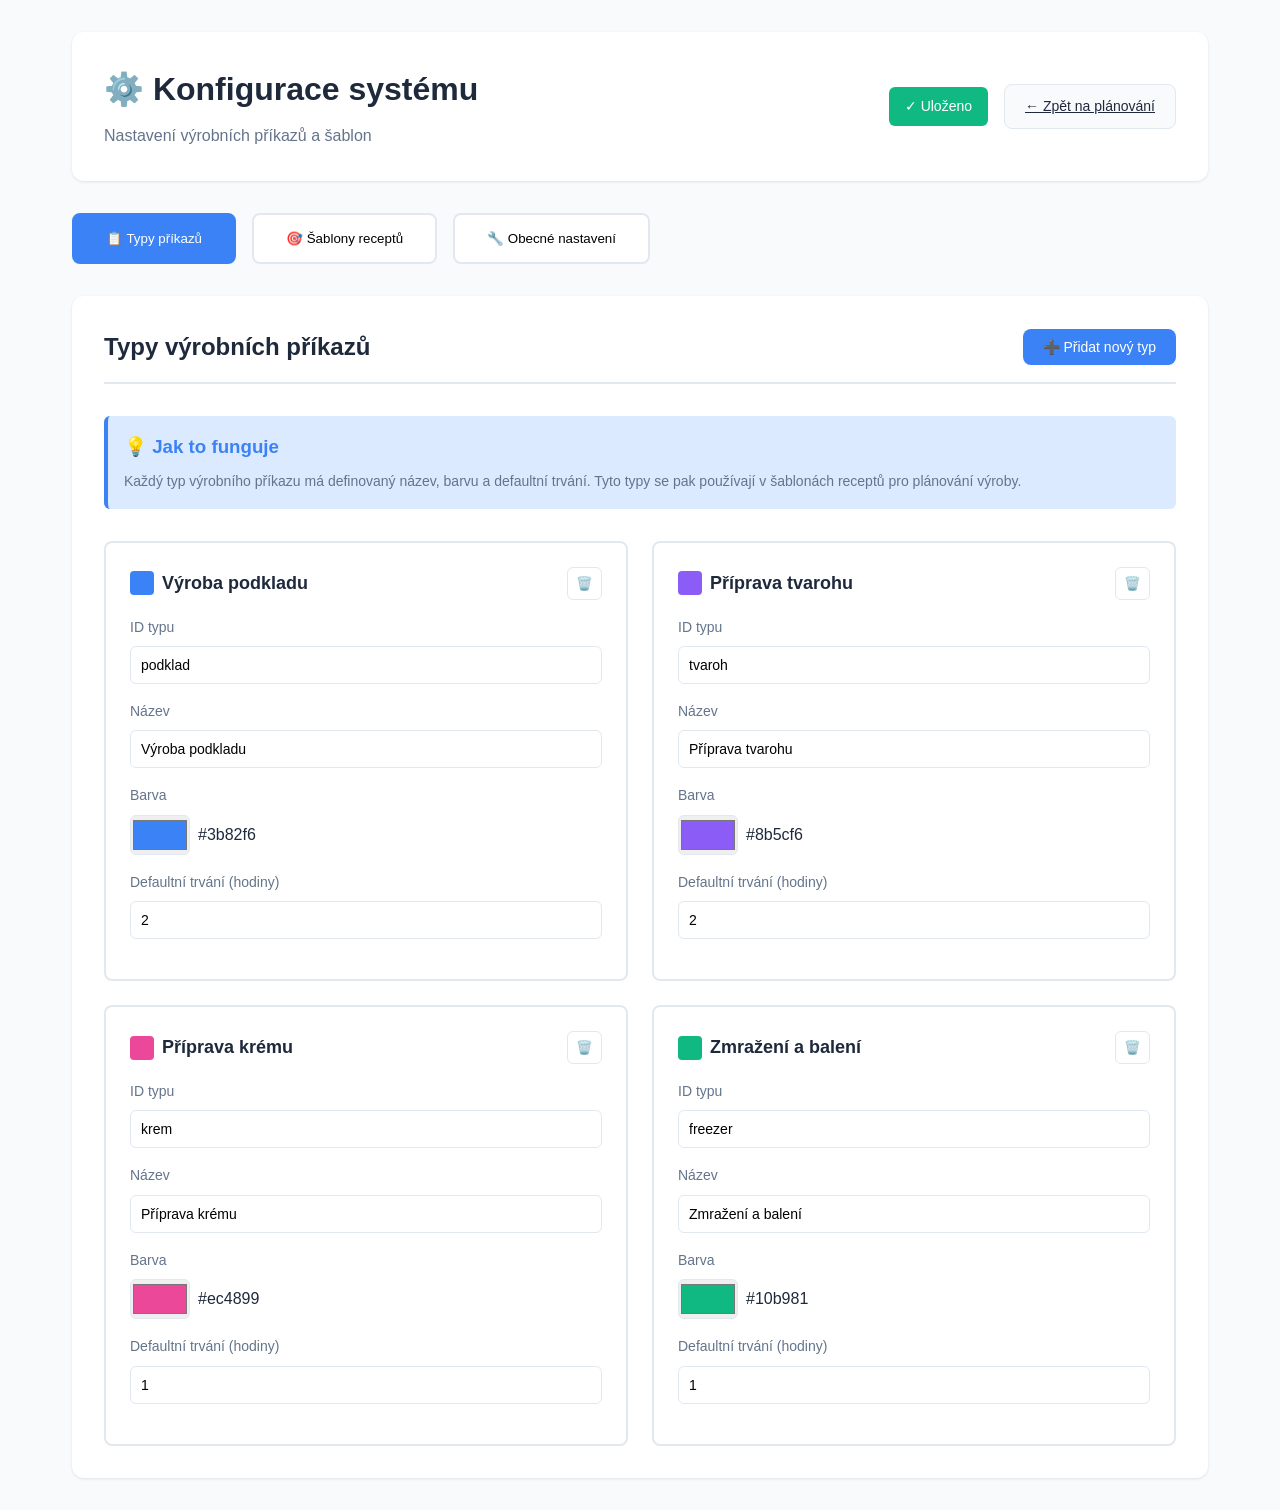
==== config.html @ 213dc064 "Add files via upload" ====
<!DOCTYPE html>
<html lang="cs">
<head>
    <meta charset="UTF-8">
    <meta name="viewport" content="width=device-width, initial-scale=1.0">
    <title>Konfigurace - Plánovací systém</title>
    <link rel="stylesheet" href="styles.css">
    <style>
        .config-container {
            max-width: 1200px;
            margin: 0 auto;
            padding: 2rem;
        }

        .config-header {
            background: white;
            padding: 2rem;
            border-radius: 12px;
            margin-bottom: 2rem;
            box-shadow: var(--shadow);
        }

        .config-nav {
            display: flex;
            gap: 1rem;
            margin-bottom: 2rem;
        }

        .nav-tab {
            padding: 1rem 2rem;
            border: 2px solid var(--border-color);
            background: white;
            border-radius: 8px;
            cursor: pointer;
            transition: all 0.2s;
            font-weight: 500;
        }

        .nav-tab.active {
            border-color: var(--primary-color);
            background: var(--primary-color);
            color: white;
        }

        .config-section {
            background: white;
            padding: 2rem;
            border-radius: 12px;
            box-shadow: var(--shadow);
            display: none;
        }

        .config-section.active {
            display: block;
        }

        .section-header {
            display: flex;
            justify-content: space-between;
            align-items: center;
            margin-bottom: 2rem;
            padding-bottom: 1rem;
            border-bottom: 2px solid var(--border-color);
        }

        .section-header h2 {
            font-size: 1.5rem;
        }

        .config-grid {
            display: grid;
            grid-template-columns: repeat(auto-fill, minmax(350px, 1fr));
            gap: 1.5rem;
        }

        .config-card {
            border: 2px solid var(--border-color);
            border-radius: 8px;
            padding: 1.5rem;
            transition: all 0.2s;
        }

        .config-card:hover {
            border-color: var(--primary-color);
            box-shadow: var(--shadow-lg);
        }

        .card-header {
            display: flex;
            justify-content: space-between;
            align-items: center;
            margin-bottom: 1rem;
        }

        .card-title {
            font-weight: 600;
            font-size: 1.125rem;
            display: flex;
            align-items: center;
            gap: 0.5rem;
        }

        .card-color {
            width: 24px;
            height: 24px;
            border-radius: 4px;
        }

        .form-group {
            margin-bottom: 1rem;
        }

        .form-label {
            display: block;
            font-weight: 500;
            margin-bottom: 0.5rem;
            color: var(--text-secondary);
            font-size: 0.875rem;
        }

        .form-input {
            width: 100%;
            padding: 0.625rem;
            border: 1px solid var(--border-color);
            border-radius: 6px;
            font-size: 0.875rem;
        }

        .form-input:focus {
            outline: none;
            border-color: var(--primary-color);
        }

        .btn-icon-small {
            padding: 0.5rem;
            background: transparent;
            border: 1px solid var(--border-color);
            border-radius: 6px;
            cursor: pointer;
            transition: all 0.2s;
        }

        .btn-icon-small:hover {
            background: var(--danger-color);
            border-color: var(--danger-color);
            color: white;
        }

        .add-command-form {
            background: var(--bg-primary);
            padding: 1.5rem;
            border-radius: 8px;
            margin-top: 2rem;
        }

        .form-row {
            display: grid;
            grid-template-columns: 1fr 1fr;
            gap: 1rem;
        }

        .color-picker-wrapper {
            display: flex;
            gap: 0.5rem;
            align-items: center;
        }

        .color-input {
            width: 60px;
            height: 40px;
            border: 1px solid var(--border-color);
            border-radius: 6px;
            cursor: pointer;
        }

        .saved-indicator {
            display: inline-flex;
            align-items: center;
            gap: 0.5rem;
            padding: 0.5rem 1rem;
            background: var(--success-color);
            color: white;
            border-radius: 6px;
            font-size: 0.875rem;
            opacity: 0;
            transition: opacity 0.3s;
        }

        .saved-indicator.show {
            opacity: 1;
        }

        .info-box {
            background: #dbeafe;
            border-left: 4px solid var(--primary-color);
            padding: 1rem;
            border-radius: 6px;
            margin-bottom: 2rem;
        }

        .info-box h3 {
            margin-bottom: 0.5rem;
            color: var(--primary-color);
        }

        .info-box p {
            color: var(--text-secondary);
            font-size: 0.875rem;
            margin: 0;
        }

        .recipe-template-list {
            list-style: none;
        }

        .recipe-template-item {
            border: 2px solid var(--border-color);
            border-radius: 8px;
            padding: 1rem;
            margin-bottom: 1rem;
        }

        .template-commands {
            display: flex;
            gap: 0.5rem;
            margin-top: 0.75rem;
            flex-wrap: wrap;
        }

        .command-badge {
            padding: 0.5rem 1rem;
            border-radius: 6px;
            font-size: 0.875rem;
            font-weight: 500;
            color: white;
        }
    </style>
</head>
<body>
    <div class="config-container">
        <!-- Header -->
        <div class="config-header">
            <div style="display: flex; justify-content: space-between; align-items: center;">
                <div>
                    <h1>⚙️ Konfigurace systému</h1>
                    <p style="color: var(--text-secondary); margin-top: 0.5rem;">
                        Nastavení výrobních příkazů a šablon
                    </p>
                </div>
                <div style="display: flex; gap: 1rem; align-items: center;">
                    <span class="saved-indicator" id="savedIndicator">
                        ✓ Uloženo
                    </span>
                    <a href="index.html" class="btn btn-secondary">← Zpět na plánování</a>
                </div>
            </div>
        </div>

        <!-- Navigation -->
        <div class="config-nav">
            <button class="nav-tab active" onclick="switchTab('commands')">
                📋 Typy příkazů
            </button>
            <button class="nav-tab" onclick="switchTab('templates')">
                🎯 Šablony receptů
            </button>
            <button class="nav-tab" onclick="switchTab('general')">
                🔧 Obecné nastavení
            </button>
        </div>

        <!-- Commands Configuration -->
        <div class="config-section active" id="commands-section">
            <div class="section-header">
                <h2>Typy výrobních příkazů</h2>
                <button class="btn btn-primary" onclick="configApp.showAddCommandForm()">
                    ➕ Přidat nový typ
                </button>
            </div>

            <div class="info-box">
                <h3>💡 Jak to funguje</h3>
                <p>
                    Každý typ výrobního příkazu má definovaný název, barvu a defaultní trvání.
                    Tyto typy se pak používají v šablonách receptů pro plánování výroby.
                </p>
            </div>

            <div class="config-grid" id="commandsGrid">
                <!-- Commands will be populated by JavaScript -->
            </div>

            <!-- Add Command Form -->
            <div class="add-command-form" id="addCommandForm" style="display: none;">
                <h3 style="margin-bottom: 1rem;">Přidat nový typ příkazu</h3>
                <div class="form-row">
                    <div class="form-group">
                        <label class="form-label">ID typu (např. podklad)</label>
                        <input type="text" class="form-input" id="newCommandId" placeholder="podklad">
                    </div>
                    <div class="form-group">
                        <label class="form-label">Název (pro zobrazení)</label>
                        <input type="text" class="form-input" id="newCommandName" placeholder="Výroba podkladu">
                    </div>
                </div>
                <div class="form-row">
                    <div class="form-group">
                        <label class="form-label">Barva</label>
                        <div class="color-picker-wrapper">
                            <input type="color" class="color-input" id="newCommandColor" value="#3b82f6">
                            <span id="colorPreview">#3b82f6</span>
                        </div>
                    </div>
                    <div class="form-group">
                        <label class="form-label">Defaultní trvání (hodiny)</label>
                        <input type="number" class="form-input" id="newCommandDuration" value="2" min="1" max="24">
                    </div>
                </div>
                <div style="display: flex; gap: 0.5rem; margin-top: 1rem;">
                    <button class="btn btn-primary" onclick="configApp.addCommand()">Přidat</button>
                    <button class="btn btn-secondary" onclick="configApp.hideAddCommandForm()">Zrušit</button>
                </div>
            </div>
        </div>

        <!-- Templates Configuration -->
        <div class="config-section" id="templates-section">
            <div class="section-header">
                <h2>Šablony receptů</h2>
                <button class="btn btn-primary" onclick="configApp.showAddTemplateForm()">
                    ➕ Vytvořit šablonu
                </button>
            </div>

            <div class="info-box">
                <h3>💡 Jak to funguje</h3>
                <p>
                    Šablona receptu definuje sekvenci výrobních příkazů a jejich časové rozestupy.
                    Při plánování nové objednávky můžete vybrat šablonu a systém automaticky vytvoří všechny potřebné příkazy.
                </p>
            </div>

            <ul class="recipe-template-list" id="templatesList">
                <!-- Templates will be populated by JavaScript -->
            </ul>
        </div>

        <!-- General Configuration -->
        <div class="config-section" id="general-section">
            <div class="section-header">
                <h2>Obecné nastavení</h2>
            </div>

            <div class="config-card">
                <div class="form-group">
                    <label class="form-label">Pracovní doba - začátek (hodina)</label>
                    <input type="number" class="form-input" id="workStartHour" value="6" min="0" max="23">
                </div>
                <div class="form-group">
                    <label class="form-label">Pracovní doba - konec (hodina)</label>
                    <input type="number" class="form-input" id="workEndHour" value="22" min="0" max="23">
                </div>
                <div class="form-group">
                    <label class="form-label">Helios API URL</label>
                    <input type="text" class="form-input" id="heliosApiUrl" placeholder="https://helios.company.cz/api">
                </div>
                <div class="form-group">
                    <label class="form-label">Auto-refresh interval (sekundy)</label>
                    <input type="number" class="form-input" id="refreshInterval" value="30" min="10" max="300">
                </div>
                <button class="btn btn-primary" onclick="configApp.saveGeneralSettings()">
                    💾 Uložit nastavení
                </button>
            </div>
        </div>
    </div>

    <script src="config.js"></script>
</body>
</html>
---- styles.css ----
/* Reset and Base Styles */
* {
    margin: 0;
    padding: 0;
    box-sizing: border-box;
}

:root {
    --primary-color: #3b82f6;
    --secondary-color: #8b5cf6;
    --success-color: #10b981;
    --danger-color: #ef4444;
    --warning-color: #f59e0b;
    --bg-primary: #f8fafc;
    --bg-secondary: #ffffff;
    --border-color: #e2e8f0;
    --text-primary: #1e293b;
    --text-secondary: #64748b;
    --shadow: 0 1px 3px rgba(0,0,0,0.1);
    --shadow-lg: 0 10px 25px rgba(0,0,0,0.1);
}

body {
    font-family: -apple-system, BlinkMacSystemFont, 'Segoe UI', Roboto, 'Helvetica Neue', Arial, sans-serif;
    background: var(--bg-primary);
    color: var(--text-primary);
    line-height: 1.6;
}

/* App Container */
.app-container {
    display: flex;
    flex-direction: column;
    height: 100vh;
    overflow: hidden;
}

/* Header */
.app-header {
    background: var(--bg-secondary);
    border-bottom: 2px solid var(--border-color);
    padding: 1rem 2rem;
    display: flex;
    justify-content: space-between;
    align-items: center;
    box-shadow: var(--shadow);
    z-index: 100;
}

.header-left h1 {
    font-size: 1.5rem;
    font-weight: 600;
    margin-bottom: 0.25rem;
}

.company-name {
    color: var(--text-secondary);
    font-size: 0.875rem;
}

.header-right {
    display: flex;
    gap: 1rem;
    align-items: center;
}

.user-info {
    padding: 0.5rem 1rem;
    background: var(--bg-primary);
    border-radius: 8px;
    font-size: 0.875rem;
}

/* Buttons */
.btn {
    padding: 0.625rem 1.25rem;
    border: none;
    border-radius: 8px;
    font-size: 0.875rem;
    font-weight: 500;
    cursor: pointer;
    transition: all 0.2s;
    display: inline-flex;
    align-items: center;
    gap: 0.5rem;
}

.btn-primary {
    background: var(--primary-color);
    color: white;
}

.btn-primary:hover {
    background: #2563eb;
    transform: translateY(-1px);
}

.btn-secondary {
    background: var(--bg-primary);
    color: var(--text-primary);
    border: 1px solid var(--border-color);
}

.btn-secondary:hover {
    background: #e2e8f0;
}

.btn-danger {
    background: var(--danger-color);
    color: white;
}

.btn-danger:hover {
    background: #dc2626;
}

.btn-icon {
    padding: 0.5rem;
    background: transparent;
    border: 1px solid var(--border-color);
    border-radius: 6px;
    cursor: pointer;
    font-size: 1.2rem;
    transition: all 0.2s;
}

.btn-icon:hover {
    background: var(--bg-primary);
}

.btn-close {
    background: transparent;
    border: none;
    font-size: 1.5rem;
    cursor: pointer;
    color: var(--text-secondary);
    padding: 0.25rem;
}

/* Main Content */
.main-content {
    display: flex;
    flex: 1;
    overflow: hidden;
}

/* Sidebar */
.sidebar {
    width: 350px;
    background: var(--bg-secondary);
    border-right: 2px solid var(--border-color);
    display: flex;
    flex-direction: column;
    overflow: hidden;
}

.sidebar-header {
    padding: 1.5rem;
    border-bottom: 1px solid var(--border-color);
}

.sidebar-header h2 {
    font-size: 1.25rem;
    margin-bottom: 1rem;
}

.filters {
    display: flex;
    flex-direction: column;
    gap: 0.5rem;
}

.search-input, .filter-select {
    padding: 0.625rem;
    border: 1px solid var(--border-color);
    border-radius: 6px;
    font-size: 0.875rem;
}

.backlog-list {
    flex: 1;
    overflow-y: auto;
    padding: 1rem;
}

/* Backlog Item */
.backlog-item {
    background: white;
    border: 2px solid var(--border-color);
    border-radius: 8px;
    padding: 1rem;
    margin-bottom: 0.75rem;
    cursor: move;
    transition: all 0.2s;
}

.backlog-item:hover {
    border-color: var(--primary-color);
    box-shadow: var(--shadow-lg);
    transform: translateY(-2px);
}

.backlog-item.dragging {
    opacity: 0.5;
    transform: rotate(3deg);
}

.backlog-item-header {
    display: flex;
    justify-content: space-between;
    align-items: center;
    margin-bottom: 0.5rem;
}

.backlog-item-id {
    font-weight: 600;
    color: var(--primary-color);
}

.backlog-badge {
    padding: 0.25rem 0.5rem;
    border-radius: 4px;
    font-size: 0.75rem;
    font-weight: 500;
}

.badge-locked {
    background: #dbeafe;
    color: #1e40af;
}

.badge-unlocked {
    background: #fee2e2;
    color: #991b1b;
}

.backlog-item-title {
    font-weight: 500;
    margin-bottom: 0.5rem;
}

.backlog-item-meta {
    display: flex;
    justify-content: space-between;
    font-size: 0.875rem;
    color: var(--text-secondary);
}

.backlog-item-commands {
    display: flex;
    gap: 0.25rem;
    margin-top: 0.5rem;
    flex-wrap: wrap;
}

.command-dot {
    width: 8px;
    height: 8px;
    border-radius: 50%;
}

/* Planning Area */
.planning-area {
    flex: 1;
    display: flex;
    flex-direction: column;
    padding: 1.5rem;
    overflow: hidden;
}

.week-navigation {
    display: flex;
    align-items: center;
    gap: 1rem;
    margin-bottom: 1rem;
}

.week-info {
    flex: 1;
}

.week-info h2 {
    font-size: 1.5rem;
    font-weight: 600;
}

.date-range {
    color: var(--text-secondary);
    font-size: 0.875rem;
}

/* Legend */
.legend {
    display: flex;
    gap: 1.5rem;
    margin-bottom: 1rem;
    padding: 0.75rem 1rem;
    background: var(--bg-secondary);
    border-radius: 8px;
    border: 1px solid var(--border-color);
}

.legend-item {
    display: flex;
    align-items: center;
    gap: 0.5rem;
    font-size: 0.875rem;
}

.legend-color {
    width: 16px;
    height: 16px;
    border-radius: 4px;
}

.legend-color.conflict {
    animation: pulse 2s infinite;
}

@keyframes pulse {
    0%, 100% { opacity: 1; }
    50% { opacity: 0.5; }
}

/* Planning Grid */
.planning-grid {
    flex: 1;
    display: flex;
    overflow-x: auto;
    overflow-y: auto;
    background: var(--bg-secondary);
    border: 2px solid var(--border-color);
    border-radius: 8px;
    box-shadow: var(--shadow);
}

.time-column {
    min-width: 80px;
    background: var(--bg-primary);
    border-right: 2px solid var(--border-color);
    position: sticky;
    left: 0;
    z-index: 10;
}

.time-header {
    height: 60px;
    display: flex;
    align-items: center;
    justify-content: center;
    font-weight: 600;
    border-bottom: 2px solid var(--border-color);
    background: var(--bg-primary);
}

.time-slots {
    display: flex;
    flex-direction: column;
}

.time-slot {
    height: 60px;
    display: flex;
    align-items: center;
    justify-content: center;
    border-bottom: 1px solid var(--border-color);
    font-size: 0.875rem;
    color: var(--text-secondary);
}

/* Day Column */
.day-column {
    min-width: 250px;
    flex: 1;
    border-right: 1px solid var(--border-color);
}

.day-column:last-child {
    border-right: none;
}

.day-header {
    height: 60px;
    display: flex;
    flex-direction: column;
    align-items: center;
    justify-content: center;
    border-bottom: 2px solid var(--border-color);
    background: var(--bg-primary);
    font-weight: 600;
}

.day-name {
    font-size: 0.875rem;
    color: var(--text-secondary);
}

.day-date {
    font-size: 1.125rem;
}

.day-header.today {
    background: #dbeafe;
    color: var(--primary-color);
}

.day-slots {
    position: relative;
    display: flex;
    flex-direction: column;
}

.day-slot {
    height: 60px;
    border-bottom: 1px solid var(--border-color);
    position: relative;
    transition: background 0.2s;
}

.day-slot.drag-over {
    background: #dbeafe;
}

/* Planned Item */
.planned-item {
    position: absolute;
    left: 4px;
    right: 4px;
    padding: 0.5rem;
    border-radius: 6px;
    cursor: move;
    transition: all 0.2s;
    box-shadow: var(--shadow);
    border: 2px solid transparent;
    overflow: hidden;
}

.planned-item:hover {
    box-shadow: var(--shadow-lg);
    transform: translateY(-2px);
    z-index: 5;
}

.planned-item.dragging {
    opacity: 0.5;
    transform: rotate(2deg);
}

.planned-item.conflict {
    border-color: var(--danger-color);
    animation: shake 0.5s;
}

@keyframes shake {
    0%, 100% { transform: translateX(0); }
    25% { transform: translateX(-4px); }
    75% { transform: translateX(4px); }
}

.planned-item-header {
    display: flex;
    justify-content: space-between;
    align-items: center;
    margin-bottom: 0.25rem;
}

.planned-item-id {
    font-weight: 600;
    font-size: 0.875rem;
    color: white;
}

.planned-item-lock {
    font-size: 0.75rem;
}

.planned-item-title {
    font-size: 0.75rem;
    color: rgba(255,255,255,0.9);
    white-space: nowrap;
    overflow: hidden;
    text-overflow: ellipsis;
}

.planned-item-time {
    font-size: 0.625rem;
    color: rgba(255,255,255,0.8);
    margin-top: 0.25rem;
}

/* Item Colors by Type */
.planned-item.type-podklad { background: linear-gradient(135deg, #3b82f6, #2563eb); }
.planned-item.type-tvaroh { background: linear-gradient(135deg, #8b5cf6, #7c3aed); }
.planned-item.type-krem { background: linear-gradient(135deg, #ec4899, #db2777); }
.planned-item.type-freezer { background: linear-gradient(135deg, #10b981, #059669); }

/* Statistics */
.statistics {
    display: grid;
    grid-template-columns: repeat(4, 1fr);
    gap: 1rem;
    margin-top: 1rem;
}

.stat-card {
    background: var(--bg-secondary);
    padding: 1rem;
    border-radius: 8px;
    border: 1px solid var(--border-color);
    text-align: center;
}

.stat-value {
    font-size: 2rem;
    font-weight: 700;
    color: var(--primary-color);
}

.stat-label {
    font-size: 0.875rem;
    color: var(--text-secondary);
    margin-top: 0.25rem;
}

/* Modal */
.modal {
    display: none;
    position: fixed;
    top: 0;
    left: 0;
    right: 0;
    bottom: 0;
    background: rgba(0,0,0,0.5);
    z-index: 1000;
    align-items: center;
    justify-content: center;
}

.modal.active {
    display: flex;
}

.modal-content {
    background: var(--bg-secondary);
    border-radius: 12px;
    width: 90%;
    max-width: 600px;
    max-height: 90vh;
    display: flex;
    flex-direction: column;
    box-shadow: 0 25px 50px rgba(0,0,0,0.3);
}

.modal-header {
    display: flex;
    justify-content: space-between;
    align-items: center;
    padding: 1.5rem;
    border-bottom: 1px solid var(--border-color);
}

.modal-body {
    flex: 1;
    overflow-y: auto;
    padding: 1.5rem;
}

.modal-footer {
    padding: 1.5rem;
    border-top: 1px solid var(--border-color);
    display: flex;
    justify-content: space-between;
    align-items: center;
}

.modal-actions {
    display: flex;
    gap: 0.5rem;
}

/* Detail List */
.detail-list {
    list-style: none;
}

.detail-item {
    display: flex;
    justify-content: space-between;
    padding: 0.75rem 0;
    border-bottom: 1px solid var(--border-color);
}

.detail-item:last-child {
    border-bottom: none;
}

.detail-label {
    font-weight: 500;
    color: var(--text-secondary);
}

.detail-value {
    font-weight: 600;
}

/* Command List in Modal */
.command-list {
    margin-top: 1rem;
}

.command-item {
    background: var(--bg-primary);
    padding: 1rem;
    border-radius: 6px;
    margin-bottom: 0.5rem;
    border-left: 4px solid;
}

.command-item.type-podklad { border-color: #3b82f6; }
.command-item.type-tvaroh { border-color: #8b5cf6; }
.command-item.type-krem { border-color: #ec4899; }
.command-item.type-freezer { border-color: #10b981; }

.command-header {
    display: flex;
    justify-content: space-between;
    font-weight: 600;
    margin-bottom: 0.5rem;
}

.command-time {
    font-size: 0.875rem;
    color: var(--text-secondary);
}

/* Toast Notification */
.toast {
    position: fixed;
    bottom: 2rem;
    right: 2rem;
    background: var(--text-primary);
    color: white;
    padding: 1rem 1.5rem;
    border-radius: 8px;
    box-shadow: var(--shadow-lg);
    transform: translateY(200%);
    transition: transform 0.3s;
    z-index: 2000;
}

.toast.show {
    transform: translateY(0);
}

/* Scrollbar Styling */
::-webkit-scrollbar {
    width: 8px;
    height: 8px;
}

::-webkit-scrollbar-track {
    background: var(--bg-primary);
}

::-webkit-scrollbar-thumb {
    background: var(--border-color);
    border-radius: 4px;
}

::-webkit-scrollbar-thumb:hover {
    background: var(--text-secondary);
}

/* Responsive */
@media (max-width: 1200px) {
    .sidebar {
        width: 300px;
    }
    
    .statistics {
        grid-template-columns: repeat(2, 1fr);
    }
}

@media (max-width: 768px) {
    .app-header {
        flex-direction: column;
        gap: 1rem;
    }
    
    .header-right {
        width: 100%;
        justify-content: space-between;
    }
    
    .sidebar {
        display: none;
    }
    
    .legend {
        flex-wrap: wrap;
    }
    
    .statistics {
        grid-template-columns: 1fr;
    }
}
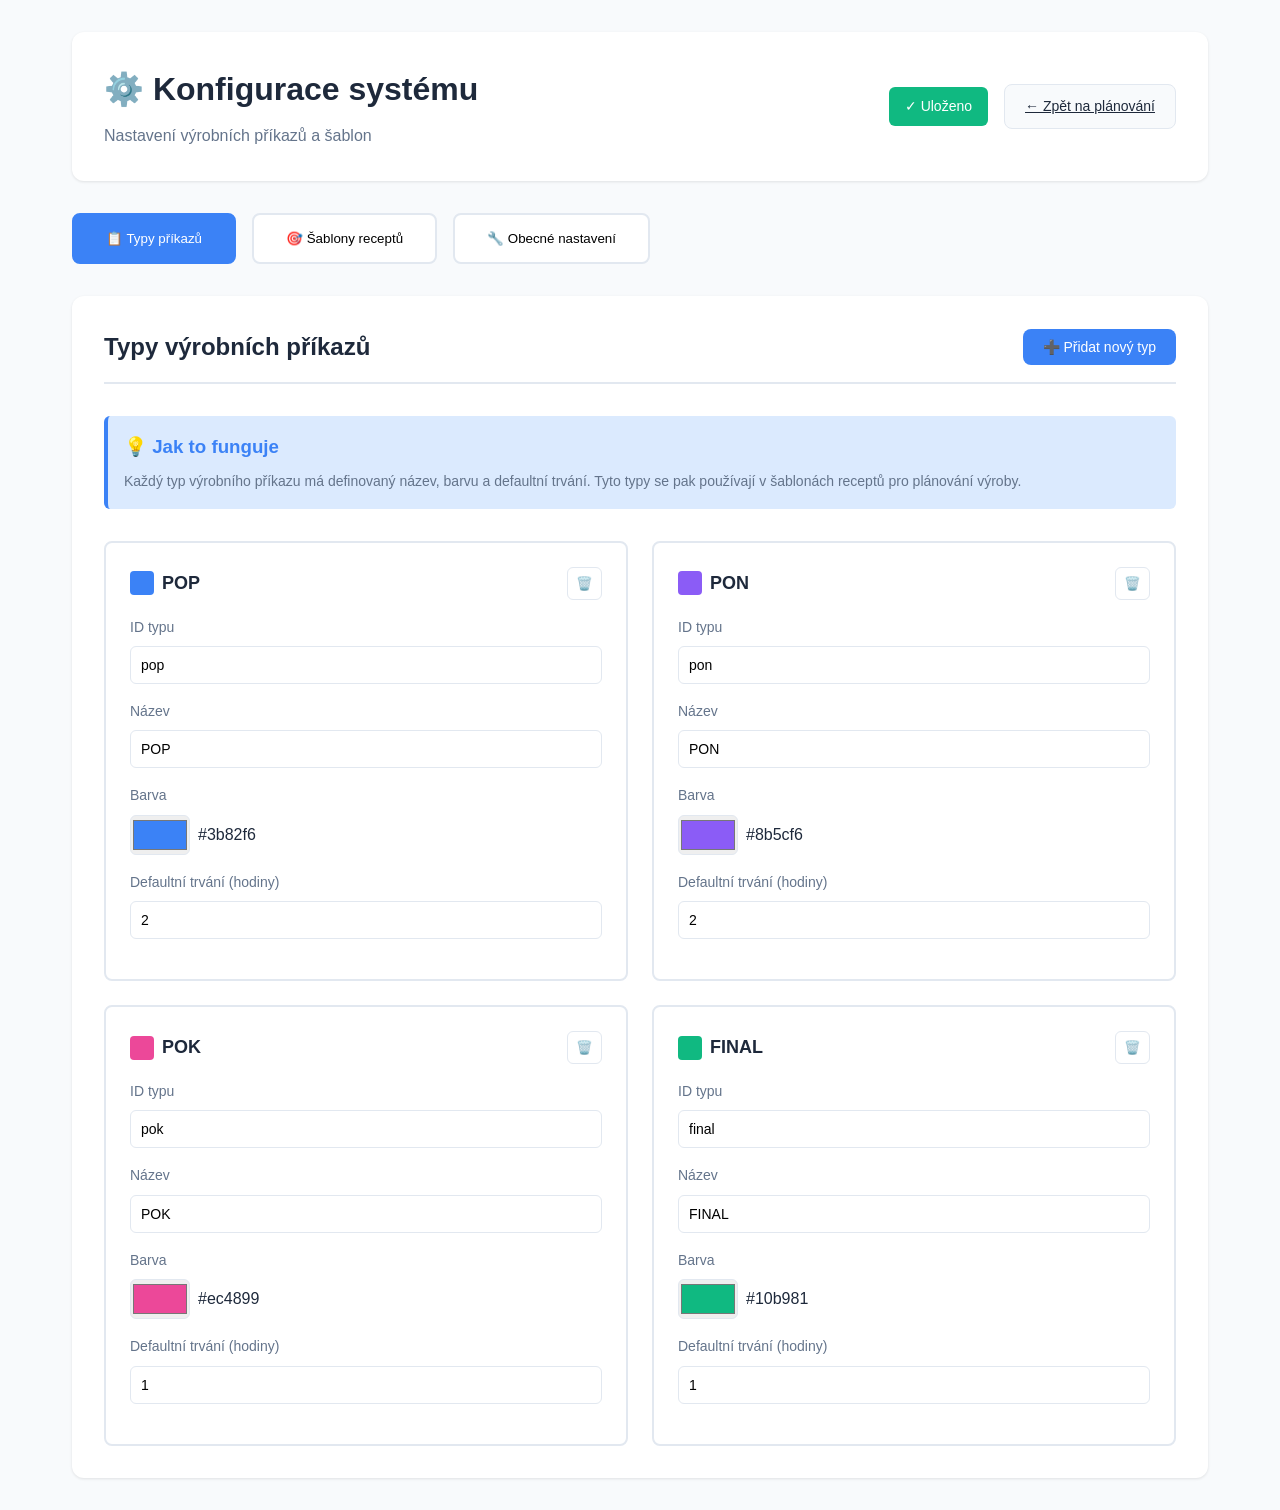
==== commit b3b47580: "Add files via upload" ====
--- a/config.html
+++ b/config.html
@@ -295,12 +295,12 @@
                 <h3 style="margin-bottom: 1rem;">Přidat nový typ příkazu</h3>
                 <div class="form-row">
                     <div class="form-group">
-                        <label class="form-label">ID typu (např. podklad)</label>
-                        <input type="text" class="form-input" id="newCommandId" placeholder="podklad">
+                        <label class="form-label">ID typu (např. pop)</label>
+                        <input type="text" class="form-input" id="newCommandId" placeholder="pop">
                     </div>
                     <div class="form-group">
                         <label class="form-label">Název (pro zobrazení)</label>
-                        <input type="text" class="form-input" id="newCommandName" placeholder="Výroba podkladu">
+                        <input type="text" class="form-input" id="newCommandName" placeholder="POP">
                     </div>
                 </div>
                 <div class="form-row">
--- a/styles.css
+++ b/styles.css
@@ -489,10 +489,10 @@
 }
 
 /* Item Colors by Type */
-.planned-item.type-podklad { background: linear-gradient(135deg, #3b82f6, #2563eb); }
-.planned-item.type-tvaroh { background: linear-gradient(135deg, #8b5cf6, #7c3aed); }
-.planned-item.type-krem { background: linear-gradient(135deg, #ec4899, #db2777); }
-.planned-item.type-freezer { background: linear-gradient(135deg, #10b981, #059669); }
+.planned-item.type-pop { background: linear-gradient(135deg, #3b82f6, #2563eb); }
+.planned-item.type-pon { background: linear-gradient(135deg, #8b5cf6, #7c3aed); }
+.planned-item.type-pok { background: linear-gradient(135deg, #ec4899, #db2777); }
+.planned-item.type-final { background: linear-gradient(135deg, #10b981, #059669); }
 
 /* Statistics */
 .statistics {
@@ -616,10 +616,10 @@
     border-left: 4px solid;
 }
 
-.command-item.type-podklad { border-color: #3b82f6; }
-.command-item.type-tvaroh { border-color: #8b5cf6; }
-.command-item.type-krem { border-color: #ec4899; }
-.command-item.type-freezer { border-color: #10b981; }
+.command-item.type-pop { border-color: #3b82f6; }
+.command-item.type-pon { border-color: #8b5cf6; }
+.command-item.type-pok { border-color: #ec4899; }
+.command-item.type-final { border-color: #10b981; }
 
 .command-header {
     display: flex;
